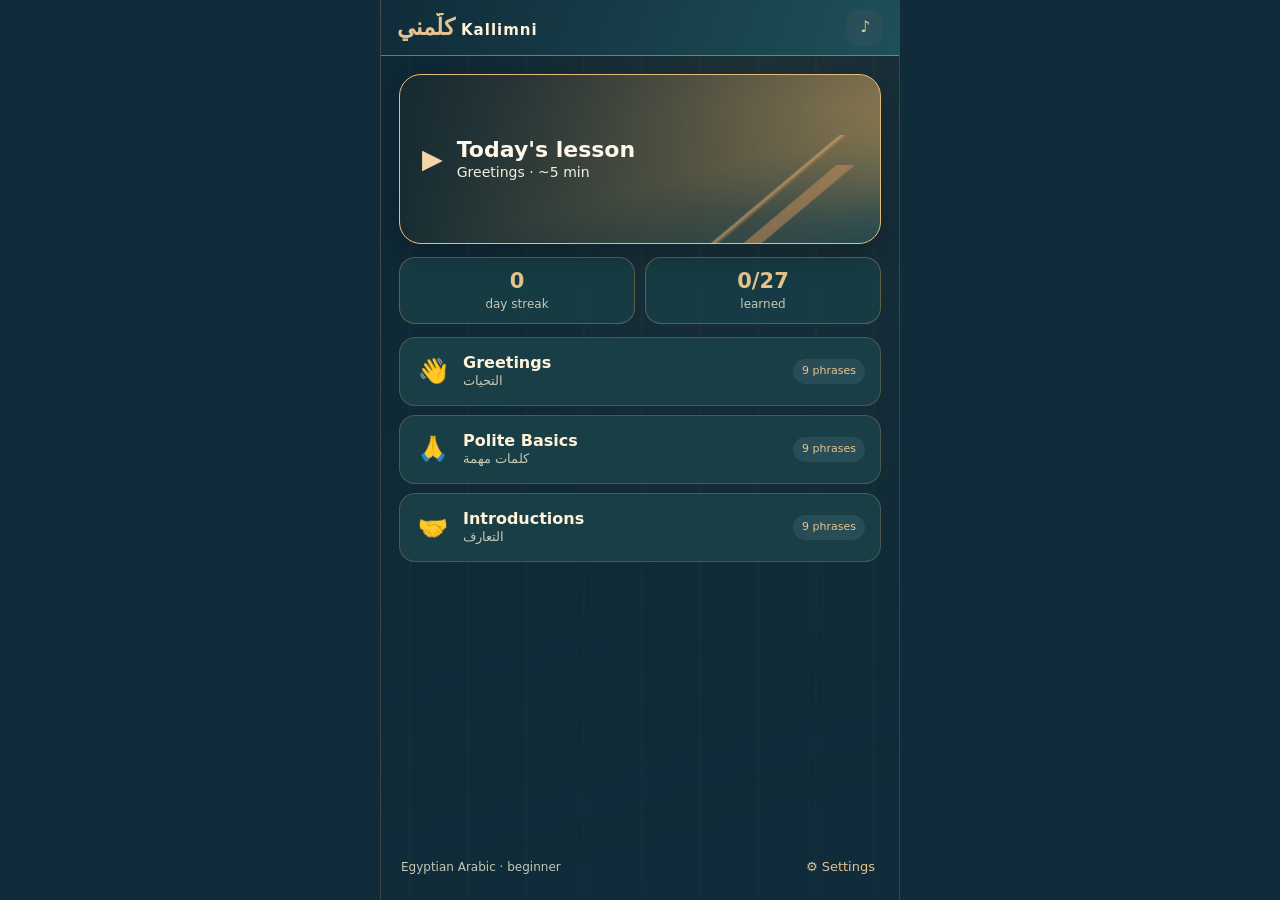
==== preview/index.html @ bf9b7588 "Publish isolated redesign preview under /preview without changing live app" ====
<!DOCTYPE html>
<html lang="en">
<head>
  <meta charset="UTF-8">
  <meta name="viewport" content="width=device-width, initial-scale=1, viewport-fit=cover">
  <meta name="theme-color" content="#102b39">
  <title>Kallimni</title>
  <link rel="stylesheet" href="css/app.css?v=heritage-1">
</head>
<body>
  <div id="app" aria-live="polite">
    <header id="bar">
      <button id="backBtn" class="icon-btn" aria-label="Back" hidden>‹</button>
      <div id="barTitle"><span class="brand-ar">كلّمني</span><span class="brand-en">Kallimni</span></div>
      <span id="timer" hidden>0:00</span>
      <button id="musicBtn" class="icon-btn" aria-label="Music">♪</button>
    </header>
    <main id="view"></main>
    <div id="toast" role="status"></div>
  </div>

  <script src="js/lessons.js"></script>
  <script src="music/playlist.js"></script>
  <script src="js/storage.js"></script>
  <script src="js/speech.js"></script>
  <script src="js/music.js?v=calm-2"></script>
  <script src="js/hardware.js"></script>
  <script src="js/catalog-loader.js?v=egypt-2"></script>
</body>
</html>
---- preview/css/app.css ----
:root {
  --navy: #0b1533;
  --navy-2: #13214d;
  --navy-3: #1c2e66;
  --line: #2a3d7a;
  --orange: #fe5000;
  --orange-soft: #ff8a4c;
  --cyan: #22d8e8;
  --cyan-dim: #12707a;
  --text: #f3f6ff;
  --muted: #93a3c8;
  --good: #3ddc97;
  --bad: #ff5a6e;
  --ar-font: "Noto Naskh Arabic", "Noto Sans Arabic", "Geeza Pro", "Segoe UI", sans-serif;
}

[hidden] { display: none !important; }
* { box-sizing: border-box; -webkit-tap-highlight-color: transparent; }
html, body {
  margin: 0; padding: 0;
  width: 240px; height: 282px; overflow: hidden;
  background: var(--navy); color: var(--text);
  font: 13px/1.3 system-ui, -apple-system, "Segoe UI", Roboto, sans-serif;
  user-select: none; -webkit-user-select: none;
}
button { font: inherit; color: inherit; border: 0; background: none; padding: 0; cursor: pointer; }
button:focus-visible, .focus { outline: 2px solid var(--cyan); outline-offset: 1px; }

#app { position: relative; width: 240px; height: 282px; display: flex; flex-direction: column; }

/* ---------- top bar ---------- */
#bar {
  height: 32px; flex: none; display: flex; align-items: center; gap: 6px;
  padding: 0 6px; border-bottom: 1px solid var(--line);
  background: linear-gradient(90deg, var(--navy-2), var(--navy));
}
#barTitle { flex: 1; min-width: 0; display: flex; align-items: baseline; gap: 6px; white-space: nowrap; overflow: hidden; }
.brand-ar { font-family: var(--ar-font); color: var(--orange); font-size: 16px; font-weight: 700; }
.brand-en { color: var(--cyan); font-weight: 700; letter-spacing: .5px; font-size: 12px; }
.bar-sub { color: var(--text); font-weight: 600; font-size: 12px; overflow: hidden; text-overflow: ellipsis; }
.icon-btn {
  width: 26px; height: 26px; border-radius: 8px; flex: none;
  display: grid; place-items: center; font-size: 16px; color: var(--cyan);
  background: var(--navy-3);
}
#backBtn { font-size: 20px; line-height: 1; color: var(--orange); }
#musicBtn.on { color: var(--navy); background: var(--cyan); }
#musicBtn.ducked { opacity: .55; }
#timer { font-variant-numeric: tabular-nums; color: var(--muted); font-size: 11px; }
#timer.over { color: var(--orange-soft); }

#view { flex: 1; min-height: 0; position: relative; overflow: hidden; }
.screen { position: absolute; inset: 0; padding: 8px; display: flex; flex-direction: column; gap: 6px; animation: in .18s ease-out; }
@keyframes in { from { opacity: 0; transform: translateX(8px); } to { opacity: 1; transform: none; } }
.scroll { overflow-y: auto; scrollbar-width: none; }
.scroll::-webkit-scrollbar { display: none; }

/* ---------- home ---------- */
.today {
  display: flex; align-items: center; gap: 8px; text-align: left;
  padding: 7px 10px; border-radius: 12px;
  background: linear-gradient(135deg, var(--orange), #ff7a2e);
  color: #fff; box-shadow: 0 2px 0 #b33a00;
}
.today .big { font-size: 22px; }
.today .t1 { font-weight: 800; font-size: 14px; }
.today .t2 { font-size: 11px; opacity: .92; }
.stats { display: flex; gap: 6px; }
.stat { flex: 1; background: var(--navy-2); border: 1px solid var(--line); border-radius: 10px; padding: 2px 6px; text-align: center; display: flex; align-items: baseline; justify-content: center; gap: 4px; }
.stat b { color: var(--cyan); font-size: 14px; }
.stat span { color: var(--muted); font-size: 10px; }
.lesson-list { display: flex; flex-direction: column; gap: 4px; flex: 1; min-height: 0; }
.lesson {
  display: flex; align-items: center; gap: 8px; text-align: left;
  min-height: 30px; padding: 3px 8px; border-radius: 10px; background: var(--navy-2); border: 1px solid var(--line);
}
.lesson .ico { font-size: 18px; width: 22px; text-align: center; }
.lesson .nm { flex: 1; min-width: 0; }
.lesson .nm b { display: block; font-size: 12.5px; line-height: 1.15; }
.lesson .nm span { display: block; color: var(--muted); font-size: 10.5px; line-height: 1.2; font-family: var(--ar-font); }
.badge { font-size: 10px; padding: 2px 6px; border-radius: 99px; background: var(--navy-3); color: var(--muted); white-space: nowrap; }
.badge.done { background: var(--cyan-dim); color: #dffcff; }
.home-foot { display: flex; justify-content: space-between; align-items: center; color: var(--muted); font-size: 10px; }
.link { color: var(--cyan); font-size: 11px; padding: 2px 4px; }

/* ---------- phrase card ---------- */
.card {
  flex: 1; min-height: 0; border-radius: 14px; padding: 8px 10px;
  background: var(--navy-2); border: 1px solid var(--line);
  display: flex; flex-direction: column; justify-content: center; align-items: center; text-align: center; gap: 3px;
  position: relative;
}
.ar { font-family: var(--ar-font); direction: rtl; font-size: 27px; line-height: 1.35; font-weight: 700; color: var(--text); }
.ar.sm { font-size: 22px; }
.tr { color: var(--cyan); font-size: 13px; font-style: italic; }
.en { color: var(--orange-soft); font-size: 13px; font-weight: 600; }
.note { color: var(--muted); font-size: 10.5px; line-height: 1.25; max-height: 40px; overflow: hidden; }
.step { position: absolute; top: 5px; left: 8px; color: var(--muted); font-size: 10px; }
.hint { position: absolute; bottom: 4px; left: 0; right: 0; color: var(--muted); font-size: 9.5px; }

.row { display: flex; gap: 6px; align-items: center; }
.btn {
  flex: 1; height: 34px; border-radius: 10px; font-weight: 700; font-size: 12.5px;
  background: var(--navy-3); color: var(--text); border: 1px solid var(--line);
  display: flex; align-items: center; justify-content: center; gap: 4px;
}
.btn.primary { background: var(--orange); border-color: var(--orange); color: #fff; }
.btn.cyan { background: var(--cyan); border-color: var(--cyan); color: var(--navy); }
.btn.narrow { flex: none; width: 40px; font-size: 16px; }
.btn:disabled { opacity: .4; }
.btn:active { transform: translateY(1px); }

.dots { display: flex; justify-content: center; gap: 3px; height: 5px; }
.dots i { width: 5px; height: 5px; border-radius: 50%; background: var(--line); }
.dots i.on { background: var(--orange); }
.dots i.seen { background: var(--cyan-dim); }

/* ---------- flashcard flip ---------- */
.flip { perspective: 600px; flex: 1; min-height: 0; }
.flip-inner { position: relative; width: 100%; height: 100%; transition: transform .35s; transform-style: preserve-3d; }
.flip.flipped .flip-inner { transform: rotateY(180deg); }
.face { position: absolute; inset: 0; backface-visibility: hidden; -webkit-backface-visibility: hidden; }
.face.back { transform: rotateY(180deg); }

/* ---------- quiz ---------- */
.q { text-align: center; padding: 2px 4px; }
.q .qlab { color: var(--muted); font-size: 10.5px; }
.options { display: flex; flex-direction: column; gap: 4px; flex: 1; min-height: 0; }
.opt {
  flex: 1; min-height: 0; border-radius: 9px; padding: 2px 8px; text-align: left;
  background: var(--navy-2); border: 1px solid var(--line); font-size: 12px; font-weight: 600;
  display: flex; align-items: center; gap: 6px; overflow: hidden;
}
.opt .k { color: var(--cyan); font-size: 10px; width: 12px; flex: none; }
.opt.ar-opt { font-family: var(--ar-font); font-size: 16px; direction: rtl; justify-content: flex-start; }
.opt.sel { border-color: var(--cyan); box-shadow: inset 0 0 0 1px var(--cyan); }
.opt.right { background: #11483a; border-color: var(--good); }
.opt.wrong { background: #4a1a26; border-color: var(--bad); }
.progress { height: 4px; background: var(--navy-3); border-radius: 99px; overflow: hidden; }
.progress > i { display: block; height: 100%; background: linear-gradient(90deg, var(--orange), var(--cyan)); transition: width .3s; }

/* ---------- done ---------- */
.done { align-items: center; justify-content: center; text-align: center; }
.score { font-size: 38px; font-weight: 800; color: var(--cyan); line-height: 1; }
.done .ar { font-size: 24px; color: var(--orange); }

/* ---------- panels (music, settings) ---------- */
.panel h3 { margin: 0; font-size: 13px; color: var(--cyan); }
.panel .sub { color: var(--muted); font-size: 10.5px; }
.track { background: var(--navy-2); border: 1px solid var(--line); border-radius: 10px; padding: 6px 8px; }
.track b { display: block; font-size: 12px; white-space: nowrap; overflow: hidden; text-overflow: ellipsis; }
.track span { color: var(--muted); font-size: 10px; display: block; white-space: nowrap; overflow: hidden; text-overflow: ellipsis; }
.vol { display: flex; align-items: center; gap: 6px; }
.vol .bar { flex: 1; height: 8px; background: var(--navy-3); border-radius: 99px; overflow: hidden; }
.vol .bar i { display: block; height: 100%; background: var(--cyan); }
.vol .pct { width: 30px; text-align: right; color: var(--muted); font-size: 10.5px; font-variant-numeric: tabular-nums; }
.seg { display: flex; background: var(--navy-3); border-radius: 9px; padding: 2px; }
.seg button { flex: 1; height: 24px; border-radius: 7px; font-size: 11px; color: var(--muted); }
.seg button.on { background: var(--orange); color: #fff; font-weight: 700; }
.toggle-row { display: flex; align-items: center; justify-content: space-between; gap: 8px; }
.toggle-row .lbl { font-size: 11.5px; }
.toggle-row .lbl small { display: block; color: var(--muted); font-size: 9.5px; }
.sw { width: 38px; height: 22px; border-radius: 99px; background: var(--navy-3); border: 1px solid var(--line); position: relative; flex: none; }
.sw::after { content: ""; position: absolute; top: 2px; left: 2px; width: 16px; height: 16px; border-radius: 50%; background: var(--muted); transition: transform .2s; }
.sw.on { background: var(--cyan-dim); border-color: var(--cyan); }
.sw.on::after { transform: translateX(16px); background: var(--cyan); }
.empty { color: var(--muted); font-size: 10.5px; background: var(--navy-2); border: 1px dashed var(--line); border-radius: 10px; padding: 6px 8px; }
.cap { font-size: 10px; color: var(--muted); }
.cap b { color: var(--text); font-weight: 600; }

#toast {
  position: absolute; left: 8px; right: 8px; bottom: 8px; padding: 6px 8px; border-radius: 9px;
  background: rgba(19, 33, 77, .97); border: 1px solid var(--cyan); color: var(--text); font-size: 11px;
  opacity: 0; transform: translateY(6px); transition: opacity .2s, transform .2s; pointer-events: none; z-index: 10;
}
#toast.show { opacity: 1; transform: none; }

@media (prefers-reduced-motion: reduce) { * { animation: none !important; transition: none !important; } }

/* Egyptian-inspired sandstone, Nile blue and geometric ornamentation. */
:root {
  --navy: #102b39; --navy-2: #173b49; --navy-3: #225264;
  --line: #52747a; --orange: #c9914c; --orange-soft: #f0c58a;
  --cyan: #7ed7d1; --cyan-dim: #286d71; --text: #fff5dc;
  --muted: #c1d2c9;
}
html, body {
  background-color: #102b39;
  background-image:
    repeating-linear-gradient(45deg, transparent 0 17px, rgba(224,177,102,.055) 17px 19px, transparent 19px 36px),
    radial-gradient(ellipse at 50% 8%, rgba(219,164,83,.18), transparent 70%);
}
#app::before {
  content: ""; position: absolute; inset: 32px 0 0;
  pointer-events: none; opacity: .2; z-index: 0;
  background:
    linear-gradient(135deg, transparent 47%, #d4ab6e 48% 52%, transparent 53%) 16px 100% / 92px 65px no-repeat,
    linear-gradient(225deg, transparent 47%, #d4ab6e 48% 52%, transparent 53%) 16px 100% / 92px 65px no-repeat,
    repeating-linear-gradient(90deg, transparent 0 17px, rgba(227,184,109,.25) 18px, transparent 19px 36px);
}
#bar { border-bottom: 2px solid #bd955c; background: linear-gradient(90deg,#173b49,#244b53,#173b49); z-index: 1; }
#view { z-index: 1; }
.screen { background: linear-gradient(180deg, rgba(13,40,51,.72),rgba(13,40,51,.87)); }
.today { background: linear-gradient(135deg,#ad7238,#d7a45c); box-shadow: 0 2px 0 #704d2b; }
.card,.lesson,.stat,.opt,.track { background-color: rgba(25,63,73,.93); }

/* Kallimni Egyptian Heritage redesign — responsive, compact-R1 friendly. */
:root {
  --navy:#102b39;--navy-2:#183c49;--navy-3:#24515c;--line:#7b7865;
  --orange:#c69b59;--orange-soft:#e7c48e;--cyan:#79c2bc;
  --cyan-dim:#276c6b;--text:#fff3da;--muted:#c7c7b5;
}
html,body { width:100%;min-height:100%;height:100%;overflow:hidden;
  background:#102b39; color:var(--text); }
#app { width:100%;height:100%;max-width:520px;margin:0 auto;
  background:linear-gradient(165deg,rgba(13,39,51,.82),rgba(16,43,57,.98)),
    radial-gradient(ellipse at 75% 4%,#8e6948 0,transparent 60%);
  border-left:1px solid rgba(198,155,89,.25);border-right:1px solid rgba(198,155,89,.25);
}
#app::before { inset:0;opacity:.08;background:
  repeating-linear-gradient(90deg,transparent 0 28px,#c69b59 29px,transparent 30px 58px);
}
#bar { height:56px;padding:0 16px;gap:10px;
  background:linear-gradient(110deg,#102b39,#1e5057);
  border-bottom:1px solid rgba(198,155,89,.65); }
.brand-ar {font-size:23px;color:#e7c48e}
.brand-en {font-size:15px;color:#fff3da;letter-spacing:1px}
.bar-sub {font-size:15px}
.icon-btn {width:36px;height:36px;border-radius:12px;background:#29505a;color:#e7c48e}
#musicBtn.on {background:#c69b59;color:#102b39}
#view {background:transparent}
.screen {padding:18px;gap:13px;background:linear-gradient(180deg,rgba(16,43,57,.12),rgba(16,43,57,.35));}
.today {position:relative;overflow:hidden;min-height:170px;padding:22px;gap:14px;
  border:1px solid #e5bb7a;border-radius:22px;color:#fff8e8;
  background:linear-gradient(90deg,rgba(12,38,48,.94),rgba(20,51,60,.48)),
    radial-gradient(ellipse at 90% 20%,rgba(244,183,99,.78),transparent 56%),
    linear-gradient(165deg,#9c6546,#cf9d5b 60%,#375d60);
  box-shadow:0 12px 30px rgba(0,0,0,.2);
}
.today::before {content:"";position:absolute;right:-12px;bottom:-1px;width:48%;height:76%;opacity:.55;
  background:linear-gradient(140deg,transparent 49%,#e9bf81 50%,#ad7547 51%,transparent 52%) center bottom/100% 85% no-repeat,
  linear-gradient(140deg,transparent 47%,#c58d59 48% 54%,transparent 55%) 80% bottom/72% 62% no-repeat;
  pointer-events:none;}
.today .big {font-size:27px;z-index:1;color:#f3d6a5}
.today .t1 {font-size:22px;line-height:1.25}
.today .t2 {font-size:14px;opacity:.95}
.today span {position:relative;z-index:1}
.stats {gap:10px}
.stat {min-height:64px;padding:10px;border:1px solid rgba(198,155,89,.4);border-radius:16px;
  background:rgba(25,62,70,.88);flex-direction:column;align-items:center;gap:2px}
.stat b {font-size:21px;color:#e7c48e}
.stat span {font-size:12px}
.lesson-list {gap:9px}
.lesson {min-height:69px;padding:12px 15px;gap:13px;border-radius:16px;
  border:1px solid rgba(198,155,89,.3);background:rgba(26,64,72,.93)}
.lesson .ico {font-size:24px;width:35px}
.lesson .nm b {font-size:16px}
.lesson .nm span {font-size:13px}
.badge {font-size:11px;padding:5px 9px;background:#294d57;color:#e7c48e}
.badge.done {background:#245b50;color:#d9f3df}
.home-foot {font-size:12px;padding:4px 2px}
.link {font-size:13px;color:#e7c48e}
.card {padding:20px;border-radius:22px;border:1px solid rgba(198,155,89,.5);
  background:linear-gradient(145deg,rgba(32,77,80,.98),rgba(19,52,65,.98));gap:12px}
.ar {font-size:clamp(29px,8vw,44px);line-height:1.5}
.ar.sm {font-size:clamp(25px,6vw,35px)}
.tr {font-size:17px;color:#a6e0d7}
.en {font-size:18px;color:#f0ca93}
.note {font-size:13px;max-height:100px}
.step {top:14px;left:16px;font-size:12px}
.hint {bottom:14px;font-size:12px}
.row {gap:10px}
.btn {height:52px;border-radius:14px;font-size:15px;background:#24515c;border-color:rgba(198,155,89,.4)}
.btn.primary {background:#c69b59;border-color:#e7c48e;color:#102b39}
.btn.cyan {background:#79c2bc;border-color:#79c2bc;color:#102b39}
.btn.narrow {width:54px;font-size:21px}
.dots {height:8px;gap:6px}
.dots i {width:7px;height:7px}
.q {padding:12px 5px}
.q .qlab {font-size:15px;margin-bottom:12px}
.options {gap:10px}
.opt {min-height:50px;border-radius:14px;padding:12px;font-size:15px;border-color:rgba(198,155,89,.45)}
.opt .k {font-size:13px;width:20px}
.opt.ar-opt {font-size:23px}
.progress {height:7px}
.score {font-size:62px;color:#e7c48e}
.done .ar {font-size:38px;color:#e7c48e}
.cap,.panel .sub {font-size:12px}
.panel h3 {font-size:17px;color:#e7c48e}
.track {padding:12px;border-radius:14px}
.track b {font-size:15px}
.track span {font-size:12px}
.toggle-row .lbl {font-size:15px}
.toggle-row .lbl small {font-size:12px}
#toast {left:16px;right:16px;bottom:16px;padding:12px;border-color:#c69b59;
  background:rgba(17,47,57,.98);font-size:13px}
@media (max-width:300px),(max-height:350px) {
  html,body {width:100%;height:100%;font-size:13px}
  #app {max-width:none}
  #bar {height:32px;padding:0 6px;gap:6px}
  .brand-ar {font-size:16px}.brand-en {font-size:12px}.bar-sub {font-size:12px}
  .icon-btn {width:26px;height:26px;border-radius:8px}
  .screen {padding:7px;gap:5px}
  .today {min-height:49px;padding:5px 8px;gap:7px;border-radius:9px}
  .today .big {font-size:19px}.today .t1 {font-size:12px}.today .t2 {font-size:10px}
  .stats {gap:5px}.stat {min-height:22px;padding:2px 5px;border-radius:8px;flex-direction:row;gap:4px}
  .stat b {font-size:13px}.stat span {font-size:9px}
  .lesson-list {gap:3px}.lesson {min-height:29px;padding:2px 6px;gap:5px;border-radius:8px}
  .lesson .ico {font-size:15px;width:21px}.lesson .nm b {font-size:11px}
  .lesson .nm span {font-size:9px}.badge {font-size:9px;padding:2px 4px}
  .home-foot {font-size:9px;padding:0}.link {font-size:10px}
  .card {padding:7px;border-radius:10px;gap:3px}
  .ar {font-size:26px}.ar.sm {font-size:21px}.tr {font-size:12px}
  .en {font-size:12px}.note {font-size:10px;max-height:38px}
  .step {top:4px;left:7px;font-size:9px}.hint {bottom:3px;font-size:9px}
  .row {gap:5px}.btn {height:32px;border-radius:8px;font-size:11px}
  .btn.narrow {width:35px;font-size:16px}.dots {height:5px;gap:3px}
  .dots i {width:5px;height:5px}
  .q {padding:2px}.q .qlab {font-size:10px;margin-bottom:2px}
  .options {gap:3px}.opt {min-height:0;padding:2px 7px;border-radius:7px;font-size:11px}
  .opt .k {font-size:9px;width:12px}.opt.ar-opt {font-size:15px}
  .progress {height:4px}.score {font-size:37px}.done .ar {font-size:24px}
  .cap,.panel .sub {font-size:10px}.panel h3 {font-size:13px}
  .track {padding:5px}.track b {font-size:11px}.track span {font-size:9px}
  .toggle-row .lbl {font-size:11px}.toggle-row .lbl small {font-size:9px}
  #toast {left:7px;right:7px;bottom:7px;padding:5px;font-size:10px}
}
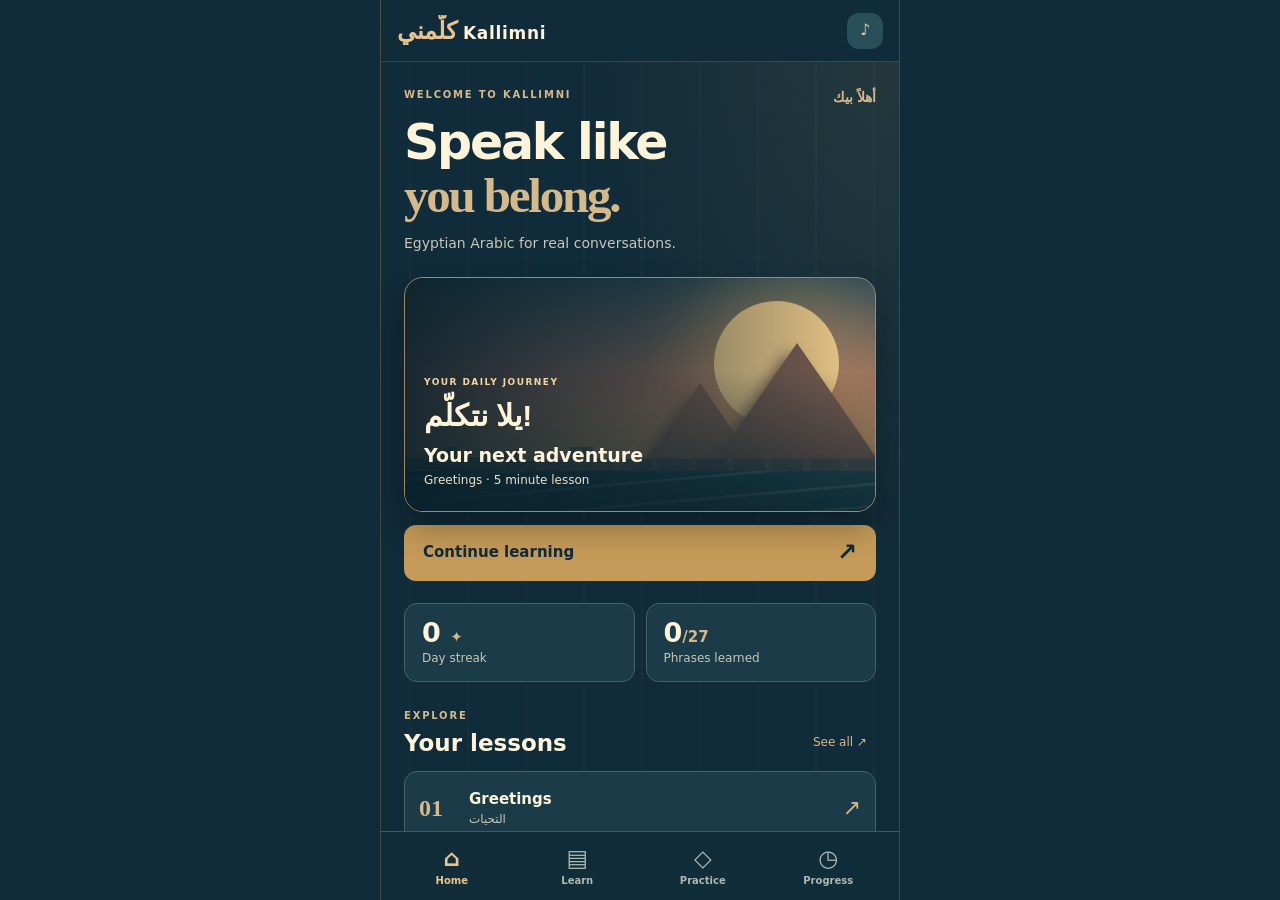
==== commit 0451c26a: "Bust preview CSS and loader cache for rebuilt screens" ====
--- a/preview/index.html
+++ b/preview/index.html
@@ -5,7 +5,7 @@
   <meta name="viewport" content="width=device-width, initial-scale=1, viewport-fit=cover">
   <meta name="theme-color" content="#102b39">
   <title>Kallimni</title>
-  <link rel="stylesheet" href="css/app.css?v=heritage-1">
+  <link rel="stylesheet" href="css/app.css?v=canva-rebuild-2">
 </head>
 <body>
   <div id="app" aria-live="polite">
@@ -25,6 +25,6 @@
   <script src="js/speech.js"></script>
   <script src="js/music.js?v=calm-2"></script>
   <script src="js/hardware.js"></script>
-  <script src="js/catalog-loader.js?v=egypt-2"></script>
+  <script src="js/catalog-loader.js?v=canva-rebuild-2"></script>
 </body>
 </html>
--- a/preview/css/app.css
+++ b/preview/css/app.css
@@ -325,3 +325,77 @@
   .toggle-row .lbl {font-size:11px}.toggle-row .lbl small {font-size:9px}
   #toast {left:7px;right:7px;bottom:7px;padding:5px;font-size:10px}
 }
+
+
+/* Kallimni heritage UI: actual new screens, not a recolor of the legacy layout. */
+#app{background:#102b39;background-image:radial-gradient(ellipse at 100% 0,rgba(198,155,89,.12),transparent 45%)}
+#bar{height:62px;background:#102b39;border-bottom:1px solid rgba(213,185,139,.2)}
+.brand-ar{font-size:24px}.brand-en{font-size:17px;letter-spacing:.04em}
+.screen{padding:0;gap:0;background:none}
+.heritage-scroll{flex:1;min-height:0;overflow-y:auto;overscroll-behavior:contain;padding:26px 23px 34px;scrollbar-width:none}
+.heritage-scroll::-webkit-scrollbar{display:none}
+.eyebrow{color:#d5b98b;letter-spacing:.18em;font-weight:800;font-size:10px}
+.eyebrow-ar{float:right;font-size:14px;letter-spacing:0;font-family:var(--ar-font)}
+.heritage-scroll h1{font-size:clamp(35px,9vw,49px);font-weight:750;line-height:1.09;letter-spacing:-.045em;margin:15px 0 10px;color:#fff3da}
+.heritage-scroll h1 em{font-style:normal;color:#d5b98b;font-family:Georgia,serif}
+.intro{font-size:14px;color:#c7c7b5;line-height:1.5;margin:0 0 23px}
+.cairo-hero{height:235px;border-radius:19px;position:relative;overflow:hidden;background:linear-gradient(180deg,#2d4c57 0%,#966c5d 45%,#d5a06b 77%,#284e59 100%);border:1px solid #a68762;box-shadow:0 18px 32px rgba(0,0,0,.28)}
+.cairo-hero::after{content:"";position:absolute;inset:0;background:linear-gradient(90deg,rgba(9,32,43,.88),rgba(9,32,43,.38) 66%,transparent),linear-gradient(0deg,rgba(11,34,44,.75),transparent 60%)}
+.cairo-sun{position:absolute;width:125px;height:125px;right:36px;top:23px;border-radius:50%;background:#f4ce8b;box-shadow:0 0 60px 35px rgba(240,186,107,.34)}
+.cairo-pyramid{position:absolute;width:0;height:0;border-left:90px solid transparent;border-right:90px solid transparent;border-bottom:130px solid #7b5d50;right:-12px;bottom:38px;filter:drop-shadow(-8px 9px 8px #614a40)}
+.cairo-pyramid.p2{border-left-width:62px;border-right-width:62px;border-bottom-width:90px;right:113px;bottom:38px;opacity:.8}
+.cairo-skyline{position:absolute;left:0;right:0;bottom:36px;height:28px;background:repeating-linear-gradient(90deg,#334e51 0 18px,#49605b 18px 25px,#334e51 25px 38px);clip-path:polygon(0 40%,8% 40%,8% 0,11% 0,11% 38%,20% 38%,20% 20%,24% 20%,24% 50%,35% 50%,35% 0,40% 0,40% 42%,100% 42%,100% 100%,0 100%);opacity:.6}
+.cairo-river{position:absolute;bottom:0;left:0;right:0;height:40px;background:repeating-linear-gradient(175deg,#214f59 0 8px,#527679 9px 10px,#214f59 12px 22px)}
+.hero-content{position:absolute;z-index:1;left:19px;bottom:22px;display:flex;flex-direction:column;gap:6px}
+.hero-tag{font-size:9px;letter-spacing:.16em;font-weight:800;color:#f3d5a4}
+.hero-ar{font:700 30px/1.4 var(--ar-font);color:#fff4d9}
+.hero-content strong{font-size:19px}.hero-content small{font-size:12px;color:#eee1c9}
+.heritage-cta{width:100%;min-height:56px;margin:13px 0 22px;padding:0 19px;background:#c69b59;color:#102b39;border-radius:12px;display:flex;align-items:center;justify-content:space-between;font-size:15px;font-weight:800}
+.heritage-cta span{font-size:24px}
+.heritage-metrics{display:grid;grid-template-columns:1fr 1fr;gap:11px;margin:0 0 25px}
+.heritage-metrics>div{background:#1a3b47;border:1px solid #48606a;border-radius:13px;padding:15px 17px;display:flex;flex-direction:column;gap:5px}
+.heritage-metrics b{font-size:27px;color:#fff3da;line-height:1}.heritage-metrics b span{font-size:15px;color:#d5b98b}
+.heritage-metrics small{font-size:12px;color:#c7c7b5}
+.section-heading{display:flex;align-items:end;justify-content:space-between;margin-bottom:12px}
+.section-heading h2{margin:5px 0 0;font-size:23px;color:#fff3da}
+.section-heading button{font-size:12px;color:#d5b98b;padding:9px}
+.heritage-list{display:flex;flex-direction:column;gap:9px}
+.heritage-lesson{width:100%;display:flex;align-items:center;text-align:left;gap:15px;min-height:75px;padding:14px;background:#1a3b47;border:1px solid #48606a;border-radius:13px}
+.lesson-index{font:700 24px Georgia,serif;color:#d5b98b;min-width:35px}
+.lesson-copy{flex:1;display:flex;flex-direction:column;gap:3px}
+.lesson-copy b{font-size:15px;color:#fff3da}
+.lesson-copy small{font-size:12px;color:#c7c7b5}
+.lesson-arrow{font-size:22px;color:#d5b98b}
+.settings-link{display:block;margin:24px auto 0;color:#d5b98b;font-size:12px;padding:8px}
+.heritage-nav{flex:none;display:grid;grid-template-columns:repeat(4,1fr);min-height:69px;padding:8px 8px max(8px,env(safe-area-inset-bottom));background:#112d3a;border-top:1px solid rgba(213,185,139,.3)}
+.heritage-nav button{display:flex;flex-direction:column;align-items:center;gap:2px;justify-content:center;color:#aab9b4;font-size:10px;font-weight:600}
+.heritage-nav button span{font-size:23px;line-height:1.2}
+.heritage-nav button.active{color:#e9c58c}
+.progress-hero{display:flex;align-items:center;gap:25px;padding:23px 17px;background:#1a3b47;border:1px solid #48606a;border-radius:17px;margin:23px 0 14px}
+.progress-ring{width:132px;height:132px;flex:none;border-radius:50%;background:conic-gradient(#c69b59 var(--pct),#345563 0);display:grid;place-items:center}
+.progress-ring>div{width:106px;height:106px;border-radius:50%;background:#1a3b47;display:flex;flex-direction:column;align-items:center;justify-content:center}
+.progress-ring strong{font-size:29px;color:#fff3da}.progress-ring small{font-size:11px;color:#c7c7b5}
+.progress-hero>div:last-child{display:flex;flex-direction:column;gap:7px}.progress-hero>div:last-child b{font-size:20px}.progress-hero>div:last-child span{font-size:12px;color:#c7c7b5}
+.section-label{margin:25px 0 12px}.progress-lesson{display:flex;justify-content:space-between;padding:14px 3px;border-bottom:1px solid #45606b;font-size:14px}.progress-lesson b{color:#d5b98b;font-size:12px}
+.practice-art{height:220px;border-radius:18px;background:radial-gradient(circle at 50% 40%,#426a6c,#193e4a 65%);border:1px solid #977f5b;display:flex;flex-direction:column;align-items:center;justify-content:center;font:700 52px var(--ar-font);color:#f0d2a1}
+.practice-art small{font:italic 17px system-ui;color:#c7c7b5}
+.microcopy{font-size:12px;color:#c7c7b5;text-align:center}
+@media(max-width:300px),(max-height:350px){
+ #bar{height:32px}.screen{padding:0;gap:0}
+ .heritage-scroll{padding:9px 10px 8px}.heritage-scroll h1{font-size:19px;margin:5px 0}.intro{font-size:10px;margin-bottom:7px}
+ .eyebrow{font-size:8px}.eyebrow-ar{font-size:10px}
+ .cairo-hero{height:70px;border-radius:9px}.cairo-sun{width:40px;height:40px;top:4px;right:15px}
+ .cairo-pyramid{transform:scale(.4);transform-origin:bottom right}.cairo-pyramid.p2{display:none}
+ .hero-content{left:8px;bottom:5px;gap:0}.hero-tag{font-size:7px}.hero-ar{font-size:15px}.hero-content strong{font-size:11px}.hero-content small{font-size:8px}
+ .heritage-cta{min-height:26px;margin:5px 0;padding:0 8px;font-size:10px;border-radius:6px}.heritage-cta span{font-size:13px}
+ .heritage-metrics{gap:5px;margin:0 0 7px}.heritage-metrics>div{padding:5px 7px;gap:1px;border-radius:6px}.heritage-metrics b{font-size:15px}.heritage-metrics small{font-size:8px}
+ .section-heading{margin-bottom:4px}.section-heading h2{font-size:13px}.section-heading button{font-size:9px;padding:2px}
+ .heritage-list{gap:4px}.heritage-lesson{min-height:32px;padding:3px 7px;gap:7px;border-radius:7px}
+ .lesson-index{font-size:14px;min-width:20px}.lesson-copy b{font-size:10px}.lesson-copy small{font-size:9px}.lesson-arrow{font-size:14px}
+ .settings-link{margin:6px auto 0;font-size:9px;padding:2px}
+ .heritage-nav{min-height:30px;padding:2px 3px}.heritage-nav button{font-size:8px;gap:0}.heritage-nav button span{font-size:13px}
+ .progress-hero{padding:6px;gap:8px;margin:8px 0}.progress-ring{width:60px;height:60px}.progress-ring>div{width:48px;height:48px}.progress-ring strong{font-size:16px}.progress-ring small{font-size:8px}
+ .progress-hero>div:last-child b{font-size:12px}.progress-hero>div:last-child span{font-size:9px}
+ .section-label{margin:6px 0}.progress-lesson{padding:5px 2px;font-size:10px}
+ .practice-art{height:85px;font-size:26px}.practice-art small{font-size:11px}
+}
